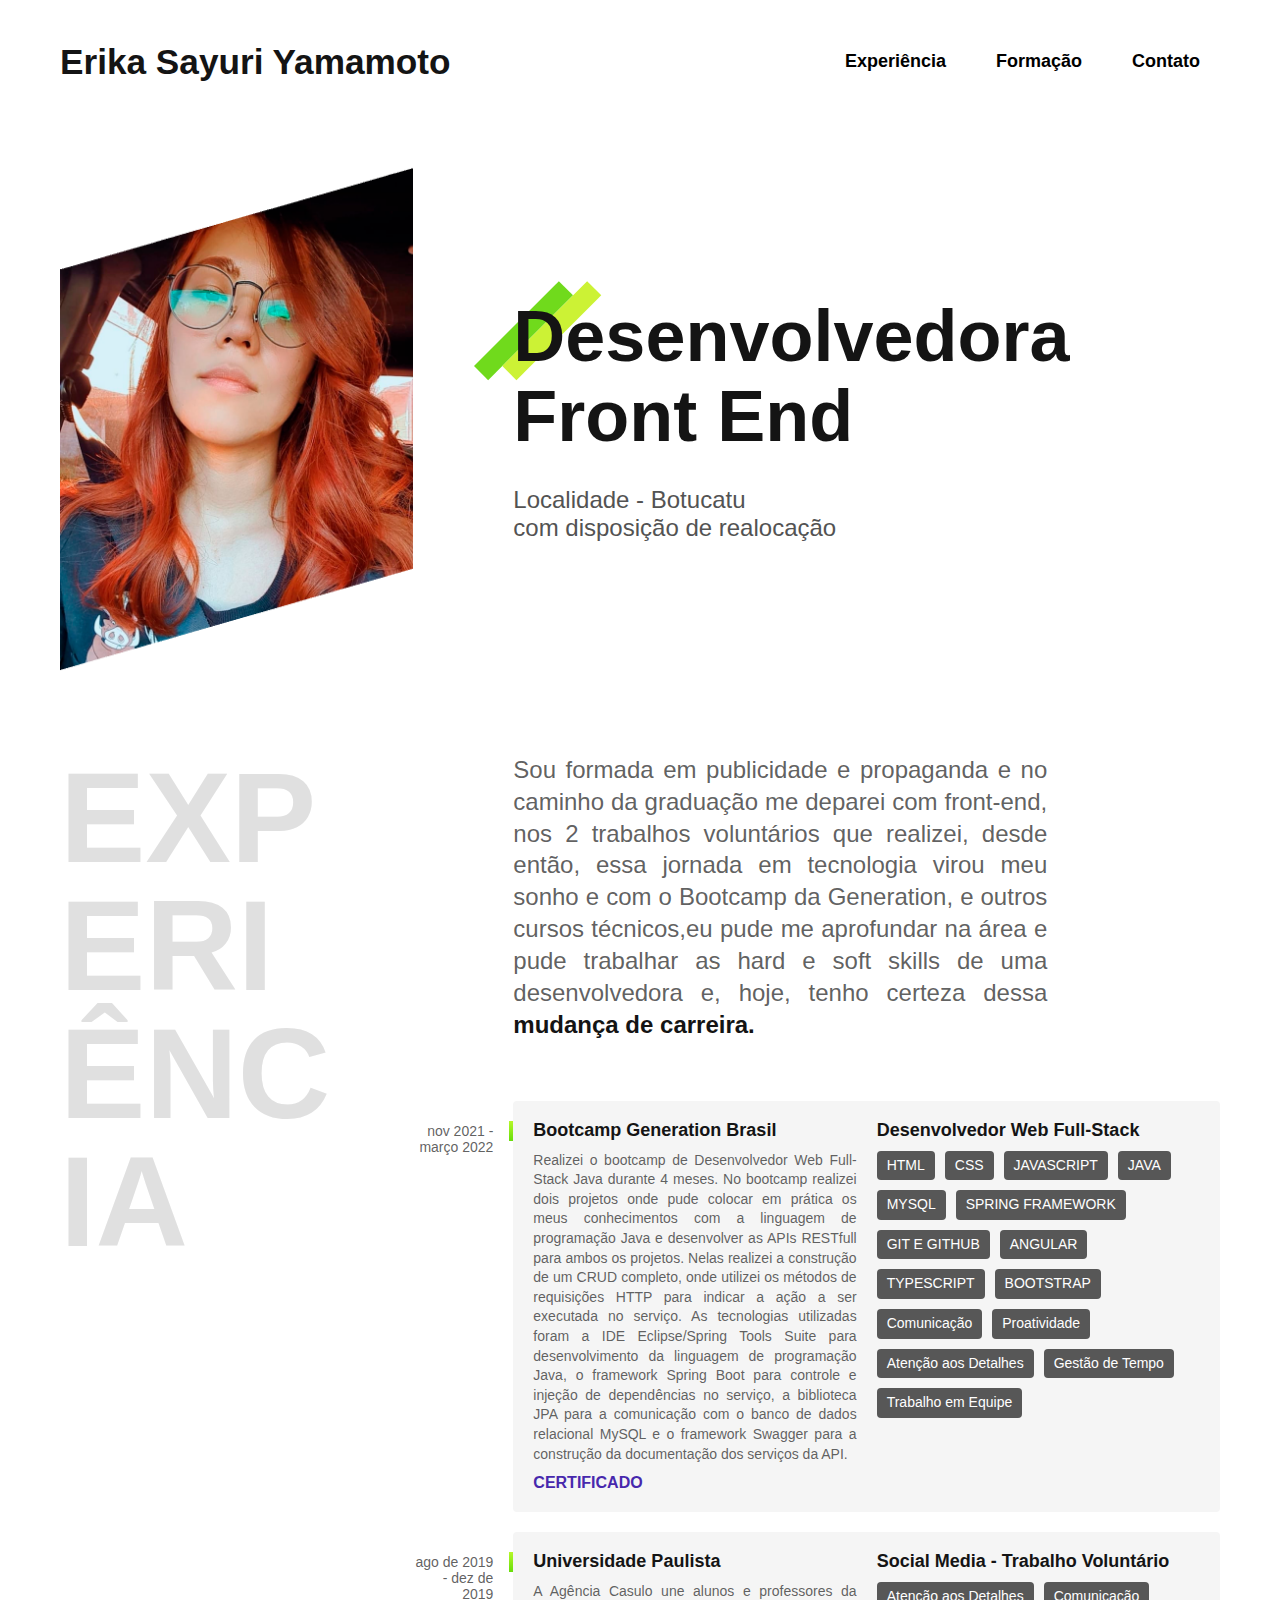
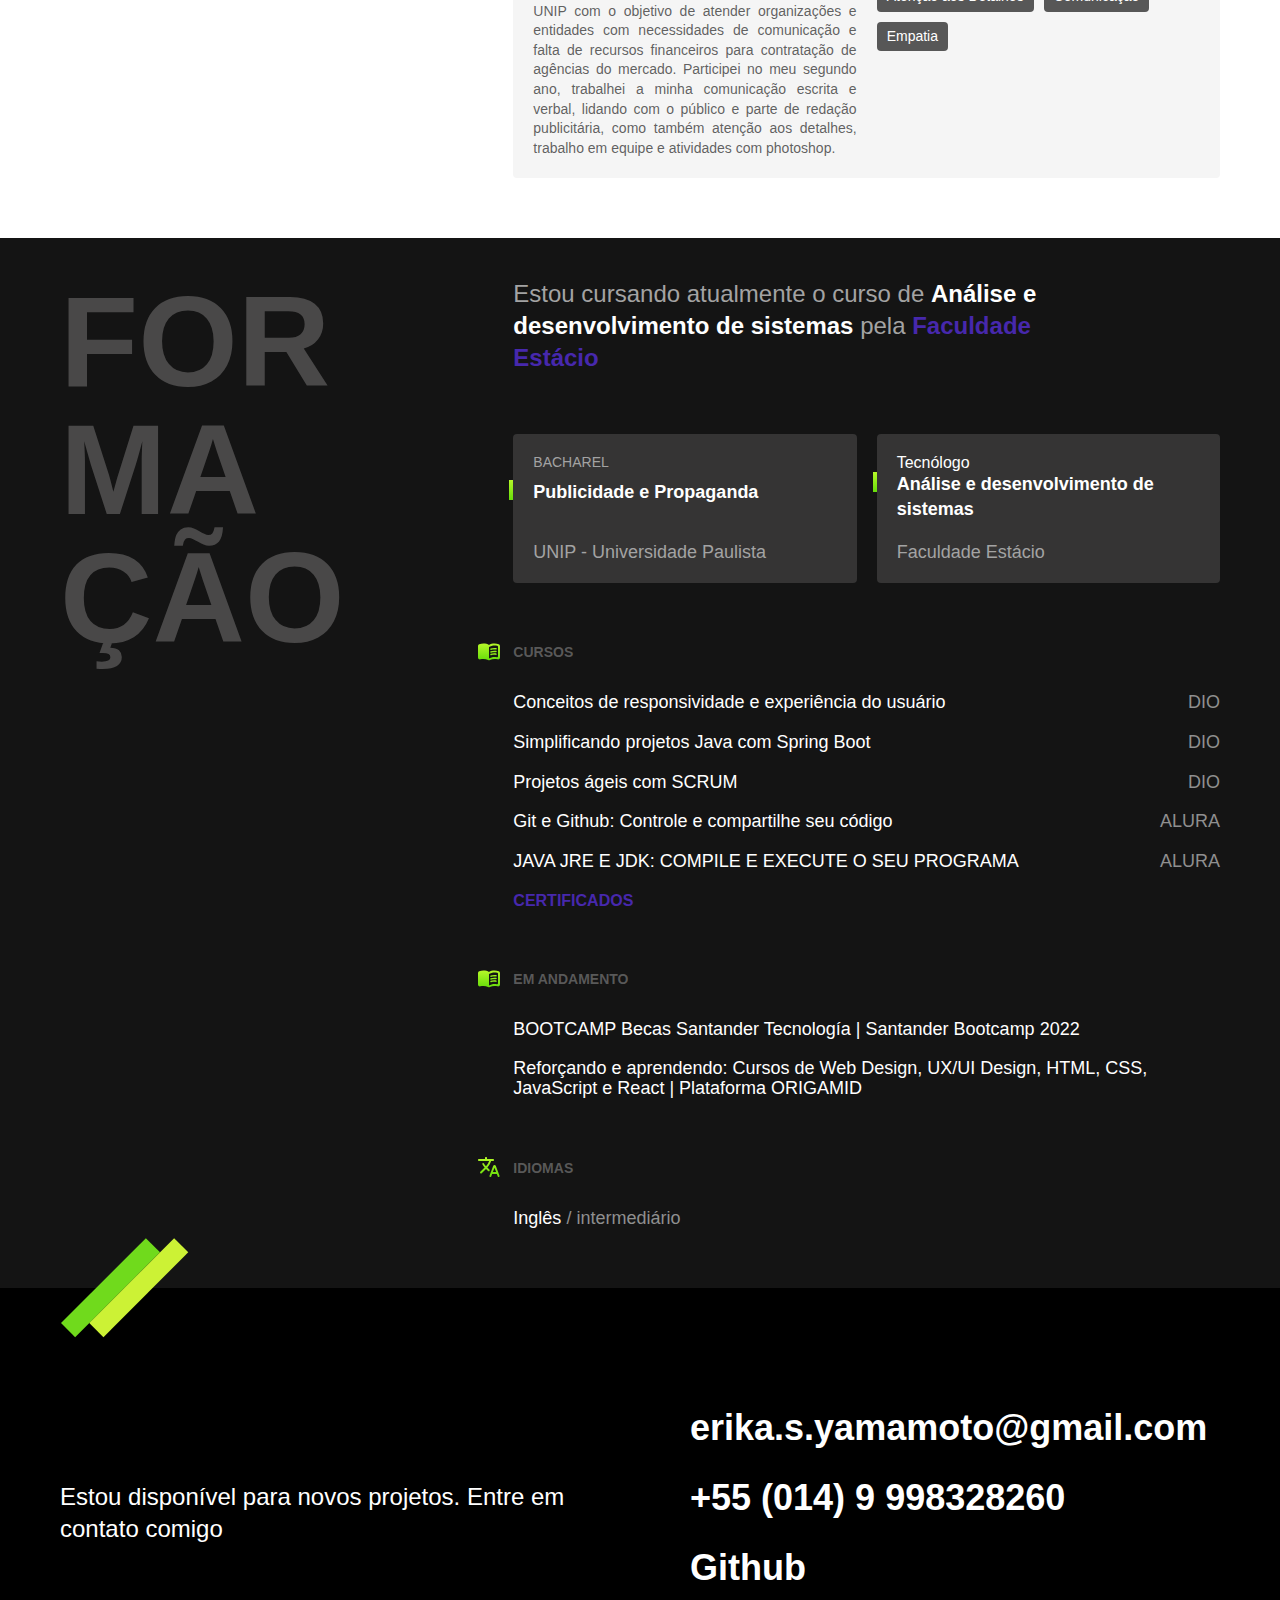
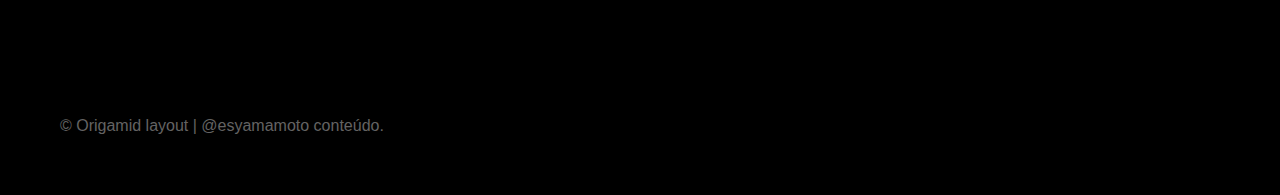
==== Projeto-portifolio/index.html @ 9ffd4788 "Projeto meu portifolio" ====
<!DOCTYPE html>
<html lang="pt-BR">

<head>
  <meta charset="UTF-8" />
  <meta http-equiv="X-UA-Compatible" content="IE=edge" />
  <meta name="viewport" content="width=device-width, initial-scale=1.0" />
  <meta name="language" content="pt-BR" />
  <meta name="description" content="Desenvolvedora front-end. Localidade -  Botucatu" />
  <meta name="robots" content="all" />
  <meta name="author" content="ERIKA SAYURI YAMAMOTO" />
  <meta name="keywords"
    content="Currículo, Desenvolvedora front-end, Front End, front-end,  desenvolvedor,  desenvolvimento de sites, criar sites, responsivo, designer" />
  <meta property="og:type" content="page" />
  <meta property="og:url" content="" />
  <meta property="og:title" content="" />
  <meta property="og:image" content="" />

  <link rel="shortcut icon" href="images/icon.png" type="image/x-icon" />
  <link rel="preconnect" href="https://fonts.googleapis.com" />
  <link rel="preconnect" href="https://fonts.gstatic.com" crossorigin />
  <link href="https://fonts.googleapis.com/css2?family=Fira+Sans:wght@400;700&display=swap" rel="stylesheet" />
  <link rel="stylesheet" href="styles/style.css" />
  <title>Erika S Yamamoto - Desenvolvedora Front End</title>
</head>








<body>
  <header class="header container">
    <a href="/curriculum" class="header-logo">Erika Sayuri Yamamoto</a>
    <nav>
      <ul class="header-menu">
        <li><a href="#experience">Experiência</a></li>
        <li><a href="#formation">Formação</a></li>
        <li><a href="#contact">Contato</a></li>
      </ul>
    </nav>
  </header>

  <main class="introduction container">
    <img src="images/perfil.png" alt="Foto perfil" width="360" height="520" />
    <div>
      <h1>
        Desenvolvedora <br/>
        Front End
      </h1>
      <p>Localidade -  Botucatu <br/>
      com disposição de realocação </p>
    </div>
  </main>










  <section class="container experience" aria-label="experiência" id="experience">
    <h2 class="subtitle">Experiência</h2>
    <div>
      <p class="experience-text" style=" text-align: justify">
        Sou formada em publicidade e propaganda e no caminho da graduação me deparei com front-end, 
        nos 2 trabalhos voluntários que realizei, desde então, essa jornada em tecnologia virou meu sonho
        e com o Bootcamp da Generation, e outros cursos técnicos,eu pude me aprofundar na área e pude trabalhar 
        as hard e soft skills de uma desenvolvedora e, hoje, tenho certeza dessa <strong>mudança de carreira. </strong>
      </p>

      <div class="company">
        <span class="company-year">nov 2021 - março 2022</span>
        <h3 class="company-title">Bootcamp Generation Brasil</h3>
        <span class="company-title">Desenvolvedor Web Full-Stack</span>
        <p class="company-text" style=" text-align: justify">
          Realizei o bootcamp de Desenvolvedor Web Full-Stack Java durante 4 meses. No bootcamp realizei dois projetos
          onde pude colocar em prática os meus conhecimentos com a linguagem de programação Java e desenvolver as APIs
          RESTfull para ambos os projetos. Nelas realizei a construção de um CRUD completo, onde utilizei os métodos de
          requisições HTTP para indicar a ação a ser executada no serviço.
          As tecnologias utilizadas foram a IDE Eclipse/Spring Tools Suite para desenvolvimento da linguagem de
          programação Java, o framework Spring Boot para controle e injeção de dependências no serviço, a biblioteca JPA
          para a comunicação com o banco de dados relacional MySQL e o framework Swagger para a construção da
          documentação dos serviços da API.
        </p>

      
        <ul class="company-skills">
          <li>HTML</li>
          <li>CSS</li>
          <li>JAVASCRIPT</li>
          <li>JAVA</li>
          <li>MYSQL</li>
          <li>SPRING FRAMEWORK</li>
          <li>GIT E GITHUB</li>          
          <li>ANGULAR</li>
          <li>TYPESCRIPT</li>
          <li>BOOTSTRAP</li>
          <li>Comunicação</li>
          <li>Proatividade</li>
          <li>Atenção aos Detalhes</li>
          <li>Gestão de Tempo</li>
          <li>Trabalho em Equipe</li>
        </ul>

        <p><a href="https://drive.google.com/file/d/1e-gw-dc92EGy3xOGt4WQ7qK_i-tY1nAn/view?usp=sharing" class="a" target="_blank">CERTIFICADO</a></p>
      </div>

      <div class="company">
        <span class="company-year">ago de 2019 - dez de 2019</span>
        <h3 class="company-title">Universidade Paulista</h3>
        <span class="company-title">Social Media - Trabalho Voluntário</span>
        <p class="company-text" style=" text-align: justify">
          A Agência Casulo une alunos e professores da UNIP com o objetivo de atender organizações e entidades com
          necessidades de comunicação e falta de recursos financeiros para contratação de agências do mercado. Participei 
          no meu segundo ano, trabalhei a minha comunicação escrita e verbal, lidando com o público e parte de redação publicitária, 
          como também atenção aos detalhes, trabalho em equipe e atividades com photoshop.
        </p>
        <ul class="company-skills">
          <li>Atenção aos Detalhes</li>
          <li>Comunicação</li>
          <li>Empatia</li>
        </ul>
      </div>
  </section>
     






  <section class="formation" id="formation" aria-label="Formação">
    <div class="formation-container">
      <h2 class="subtitle">Formação</h2>

      <div>
        <p class="formation-text">
          Estou cursando atualmente o curso de <strong>Análise e desenvolvimento de sistemas</strong> pela
          <a href="https://estacio.br/cursos/graduacao/analise-e-desenvolvimento-de-sistemas" class="a" target="_blank">Faculdade Estácio</a>
        </p>

        <ul class="college-list">
          <li class="college">
            <span class="college-type"> Bacharel</span>
            <h3 class="college-course">Publicidade e Propaganda</h3>
            <span class="college-institution">UNIP - Universidade Paulista</span>
          </li>

          <li class="college">Tecnólogo</span>
            <h3 class="college-course">Análise e desenvolvimento de sistemas</h3>
            <span class="college-institution">Faculdade Estácio</span>
          </li>

        </ul>
        
        <div class="formation-extra">
          <div class="courses">
            <h3>Cursos</h3>
            <ul>
              <li>Conceitos de responsividade e experiência do usuário<span>DIO</span></li>
              <li>Simplificando projetos Java com Spring Boot<span>DIO</span></li>
              <li>Projetos ágeis com SCRUM<span>DIO</span></li>
              <li>Git e Github: Controle e compartilhe seu código<span>ALURA</span></li>
              <li>JAVA JRE E JDK: COMPILE E EXECUTE O SEU PROGRAMA<span>ALURA</span></li>
            </ul>
            <p><a href="https://drive.google.com/drive/folders/1pIFCHVchbyMrVuaCTzIwnexh_N1UEEWP?usp=sharing" class="a" target="_blank">CERTIFICADOS</a></p>
          </div>

          <div class="courses">
            <h3>Em andamento</h3>
            <ul>
              <li>BOOTCAMP Becas Santander Tecnología | Santander Bootcamp 2022</li>
              <li>Reforçando e aprendendo: Cursos de Web Design, UX/UI Design, HTML, CSS, JavaScript e React | Plataforma ORIGAMID</li>
            </ul>
          </div>

          <div class="languages">
            <h3>Idiomas</h3>
            <ul>
              <li>Inglês <span>/ intermediário</span></li>
            </ul>
          </div>
        </div>
      </div>
    </div>
  </section>

  <footer class="footer" id="contact">
    <div class="footer-container container">
      <p class="footer-text">
        Estou disponível para novos projetos. Entre em contato comigo
      </p>

      <ul class="footer-contact">
        <li>
          <a href="mailto:erika.s.yamamoto@gmail.com">
            erika.s.yamamoto@gmail.com</a>
        </li>
        <li>
          <a href="tel:+5514998328260">+55 (014) 9 998328260</a>
        </li>
        <li>
          <a target="_blank" href="https://github.com/esyamamoto">Github</a>
        </li>
      </ul>

      <p class="footer-copy">
        &copy;
        <a href="https://www.origamid.com/curso/html-e-css-para-iniciantes/">Origamid</a>
        layout | @esyamamoto conteúdo.
      </p>
    </div>
  </footer>
</body>

</html>
---- Projeto-portifolio/styles/style.css ----
/* Reset styles default navigator */
@import "./reset.css";

/* Global styles all pages */
@import "./global.css";

/* Header style */
@import "./header.css";

/* Introduction style */
@import "./introduction.css";

/* Experience style */
@import "./experience.css";

/* Formation style */
@import "./formation.css";

/* Footer style */
@import "./footer.css";
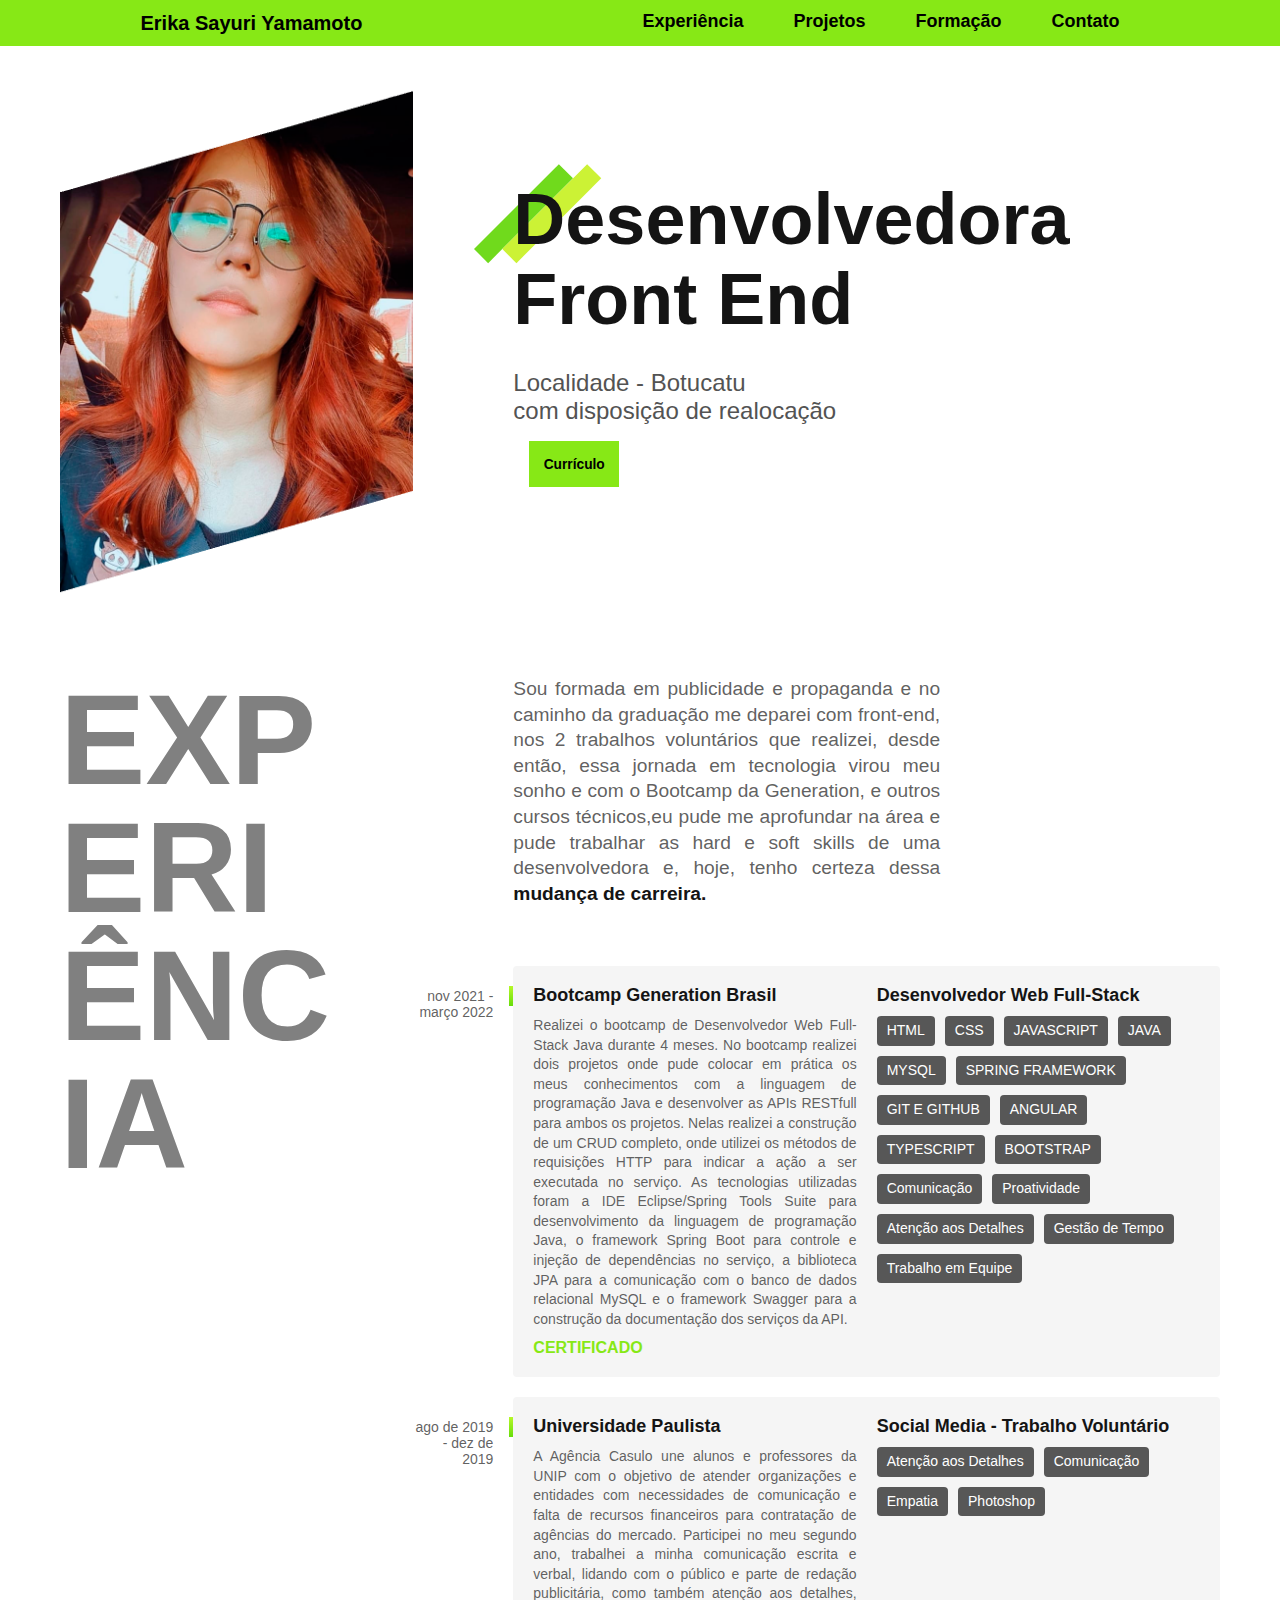
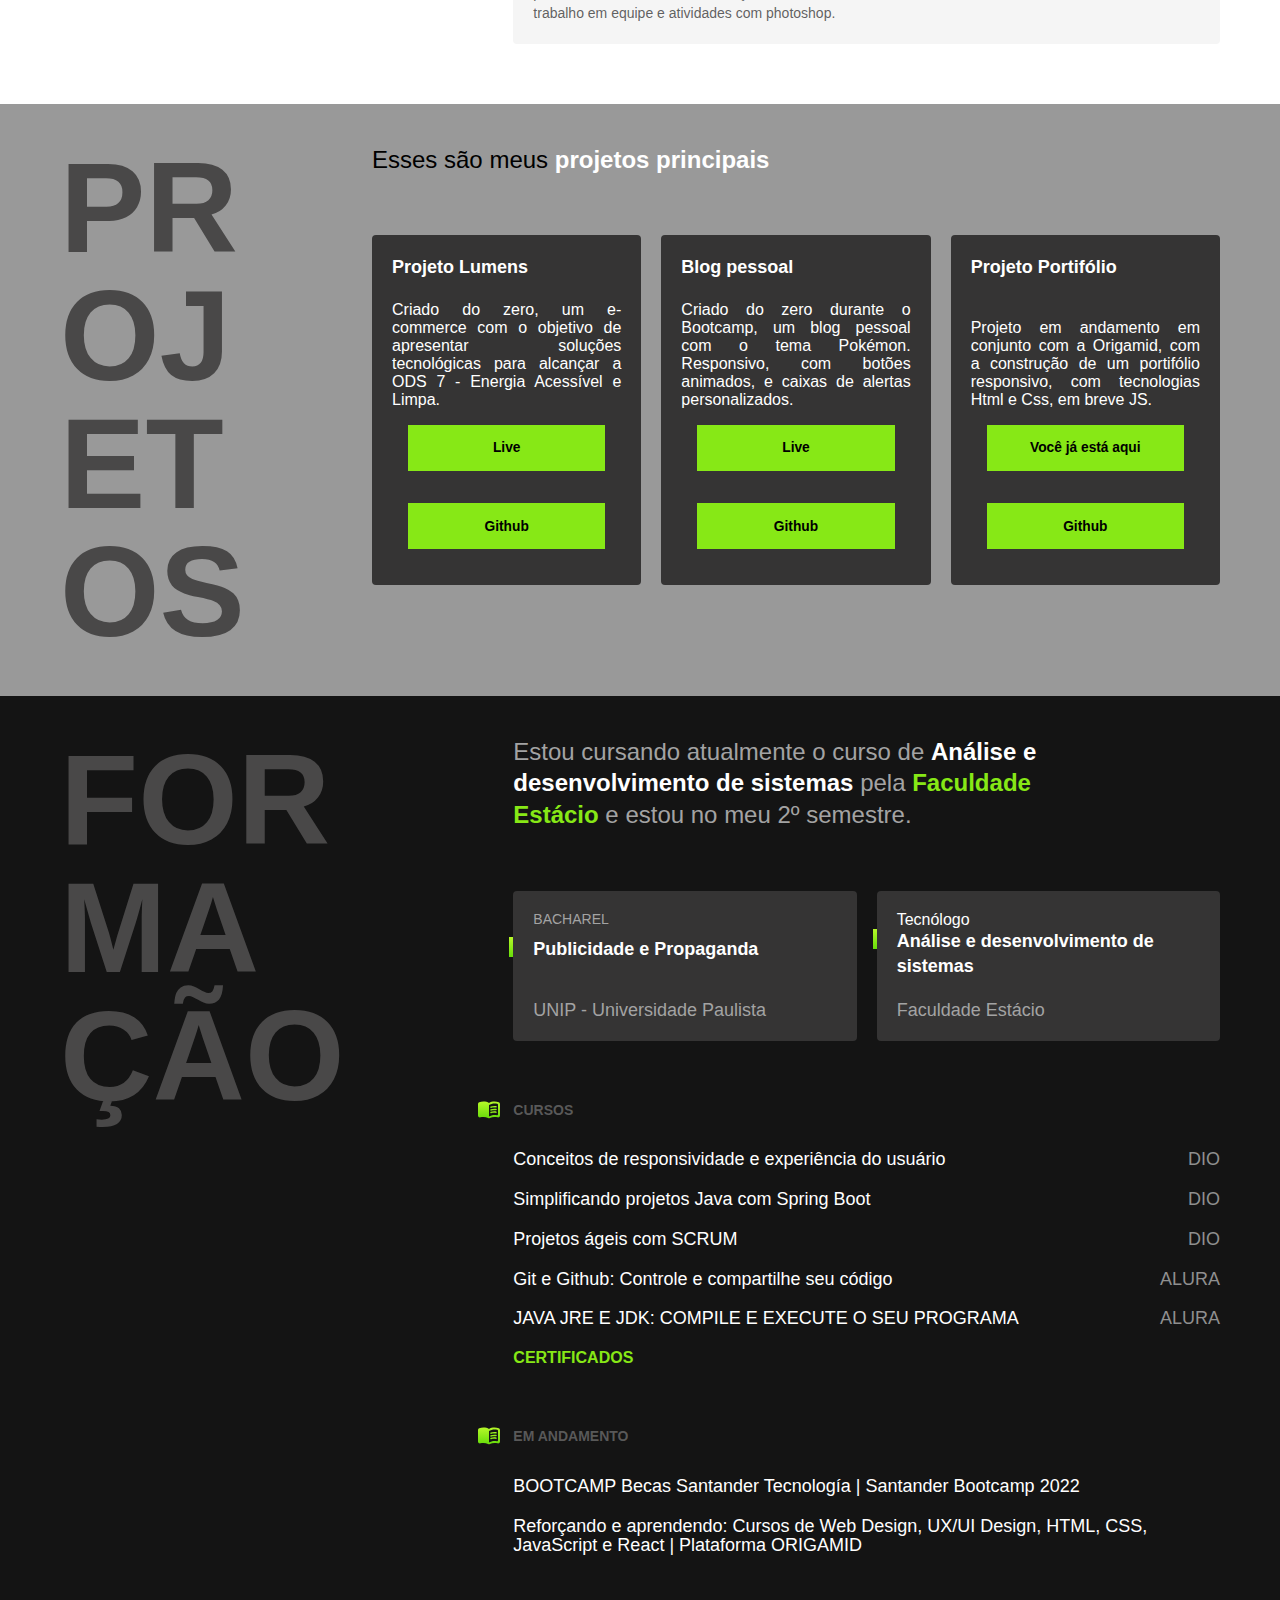
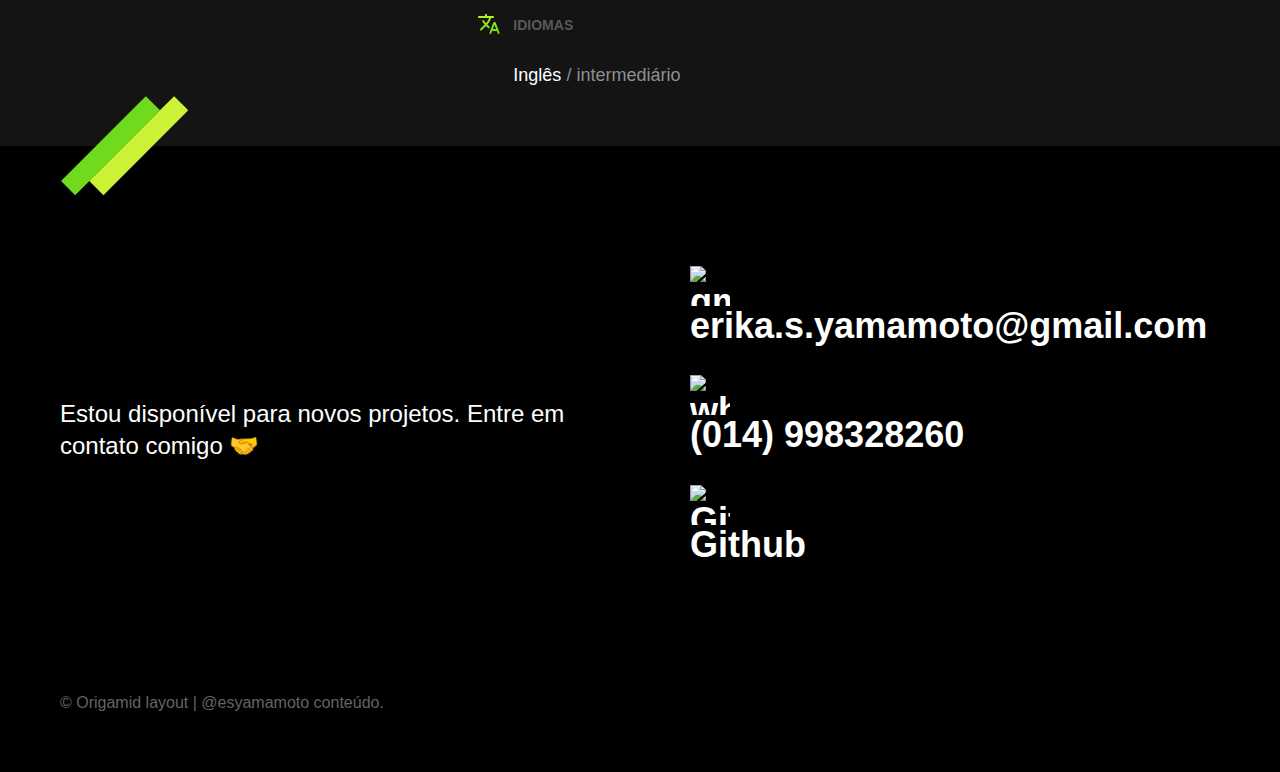
==== commit bcf95350: "Finalizando detalhes" ====
--- a/Projeto-portifolio/index.html
+++ b/Projeto-portifolio/index.html
@@ -17,9 +17,6 @@
   <meta property="og:image" content="" />
 
   <link rel="shortcut icon" href="images/icon.png" type="image/x-icon" />
-  <link rel="preconnect" href="https://fonts.googleapis.com" />
-  <link rel="preconnect" href="https://fonts.gstatic.com" crossorigin />
-  <link href="https://fonts.googleapis.com/css2?family=Fira+Sans:wght@400;700&display=swap" rel="stylesheet" />
   <link rel="stylesheet" href="styles/style.css" />
   <title>Erika S Yamamoto - Desenvolvedora Front End</title>
 </head>
@@ -32,13 +29,14 @@
 
 
 <body>
-  <header class="header container">
-    <a href="/curriculum" class="header-logo">Erika Sayuri Yamamoto</a>
+  <header class="header-container">
     <nav>
       <ul class="header-menu">
-        <li><a href="#experience">Experiência</a></li>
-        <li><a href="#formation">Formação</a></li>
-        <li><a href="#contact">Contato</a></li>
+        <p class="header-name">Erika Sayuri Yamamoto</p>
+        <li><a href="#experience" class="menu">Experiência</a></li>
+        <li><a href="#project" class="menu">Projetos</a></li>
+        <li><a href="#formation" class="menu">Formação</a></li>
+        <li><a href="#contact" class="menu">Contato</a></li>
       </ul>
     </nav>
   </header>
@@ -47,11 +45,12 @@
     <img src="images/perfil.png" alt="Foto perfil" width="360" height="520" />
     <div>
       <h1>
-        Desenvolvedora <br/>
+        Desenvolvedora <br />
         Front End
       </h1>
-      <p>Localidade -  Botucatu <br/>
-      com disposição de realocação </p>
+      <p>Localidade - Botucatu <br />
+        com disposição de realocação </p>
+        <button class="grow_box"><a target="_blank" href='https://drive.google.com/file/d/1QlEyRiT2muLL7smEaawZQVI9fKXEJa7i/view?usp=sharing'>Currículo</a></button>
     </div>
   </main>
 
@@ -68,9 +67,9 @@
     <h2 class="subtitle">Experiência</h2>
     <div>
       <p class="experience-text" style=" text-align: justify">
-        Sou formada em publicidade e propaganda e no caminho da graduação me deparei com front-end, 
+        Sou formada em publicidade e propaganda e no caminho da graduação me deparei com front-end,
         nos 2 trabalhos voluntários que realizei, desde então, essa jornada em tecnologia virou meu sonho
-        e com o Bootcamp da Generation, e outros cursos técnicos,eu pude me aprofundar na área e pude trabalhar 
+        e com o Bootcamp da Generation, e outros cursos técnicos,eu pude me aprofundar na área e pude trabalhar
         as hard e soft skills de uma desenvolvedora e, hoje, tenho certeza dessa <strong>mudança de carreira. </strong>
       </p>
 
@@ -89,7 +88,7 @@
           documentação dos serviços da API.
         </p>
 
-      
+
         <ul class="company-skills">
           <li>HTML</li>
           <li>CSS</li>
@@ -97,7 +96,7 @@
           <li>JAVA</li>
           <li>MYSQL</li>
           <li>SPRING FRAMEWORK</li>
-          <li>GIT E GITHUB</li>          
+          <li>GIT E GITHUB</li>
           <li>ANGULAR</li>
           <li>TYPESCRIPT</li>
           <li>BOOTSTRAP</li>
@@ -108,7 +107,8 @@
           <li>Trabalho em Equipe</li>
         </ul>
 
-        <p><a href="https://drive.google.com/file/d/1e-gw-dc92EGy3xOGt4WQ7qK_i-tY1nAn/view?usp=sharing" class="a" target="_blank">CERTIFICADO</a></p>
+        <p><a href="https://drive.google.com/file/d/1e-gw-dc92EGy3xOGt4WQ7qK_i-tY1nAn/view?usp=sharing" class="a"
+            target="_blank">CERTIFICADO</a></p>
       </div>
 
       <div class="company">
@@ -117,20 +117,76 @@
         <span class="company-title">Social Media - Trabalho Voluntário</span>
         <p class="company-text" style=" text-align: justify">
           A Agência Casulo une alunos e professores da UNIP com o objetivo de atender organizações e entidades com
-          necessidades de comunicação e falta de recursos financeiros para contratação de agências do mercado. Participei 
-          no meu segundo ano, trabalhei a minha comunicação escrita e verbal, lidando com o público e parte de redação publicitária, 
+          necessidades de comunicação e falta de recursos financeiros para contratação de agências do mercado.
+          Participei
+          no meu segundo ano, trabalhei a minha comunicação escrita e verbal, lidando com o público e parte de redação
+          publicitária,
           como também atenção aos detalhes, trabalho em equipe e atividades com photoshop.
         </p>
         <ul class="company-skills">
           <li>Atenção aos Detalhes</li>
           <li>Comunicação</li>
           <li>Empatia</li>
+          <li>Photoshop</li>
         </ul>
       </div>
   </section>
-     
-
-
+
+
+
+
+
+
+
+
+  <section class="project" id="project" aria-label="Projetos">
+    <div class="project-container">
+      <h2 class="subtitle">Projetos</h2>
+
+      <div>
+        <p class="project-text">
+          Esses são meus <strong>projetos principais</strong>
+        </p>
+
+        <ul class="projects-list">
+          <li class="projects">
+            <h3 class="projects-type">Projeto Lumens</h3>
+            <p class="about-text" style=" text-align: justify">
+              Criado do zero, um e-commerce com o objetivo de apresentar soluções tecnológicas para alcançar a ODS 7 - Energia Acessível e Limpa.
+            </p>
+
+            <button class="grow_box"><a target="_blank" href='https://lumens.netlify.app/#/inicio'>Live</a></button>
+            <button class="grow_box"><a target="_blank" href='https://github.com/esyamamoto/Lumens-Front-End'>Github</a></button>
+
+           
+          </li>
+
+
+          <li class="projects">
+            <h3 class="projects-type">Blog pessoal</h3>
+            <p class="about-text" style=" text-align: justify">
+              Criado do zero durante o Bootcamp, um blog pessoal com o tema Pokémon. Responsivo, com botões animados, e caixas de alertas personalizados. 
+        </p>
+
+        <button class="grow_box"><a target="_blank" href='https://sayuriblog.netlify.app/#/entrar'>Live</a></button>
+        <button class="grow_box"><a target="_blank" href='https://github.com/esyamamoto/BlogPessoal'>Github</a></button>
+      
+           </li>
+
+
+          <li class="projects">
+            <h3 class="projects-type">Projeto Portifólio</h3>
+            <p class="about-text" style=" text-align: justify">
+              Projeto em andamento em conjunto com a Origamid, com a construção de um portifólio responsivo, com tecnologias Html e Css, em breve JS.
+            </p>
+
+            <button class="grow_box">Você já está aqui</button>
+            <button class="grow_box"><a target="_blank" href='https://github.com/esyamamoto/Origamid/tree/main/Projeto-portifolio'>Github</a></button>
+          
+
+          </li>
+        </ul>
+  </section>
 
 
 
@@ -142,7 +198,8 @@
       <div>
         <p class="formation-text">
           Estou cursando atualmente o curso de <strong>Análise e desenvolvimento de sistemas</strong> pela
-          <a href="https://estacio.br/cursos/graduacao/analise-e-desenvolvimento-de-sistemas" class="a" target="_blank">Faculdade Estácio</a>
+          <a href="https://estacio.br/cursos/graduacao/analise-e-desenvolvimento-de-sistemas" class="a"
+            target="_blank">Faculdade Estácio</a> e estou no meu 2º semestre.
         </p>
 
         <ul class="college-list">
@@ -158,7 +215,7 @@
           </li>
 
         </ul>
-        
+
         <div class="formation-extra">
           <div class="courses">
             <h3>Cursos</h3>
@@ -169,14 +226,16 @@
               <li>Git e Github: Controle e compartilhe seu código<span>ALURA</span></li>
               <li>JAVA JRE E JDK: COMPILE E EXECUTE O SEU PROGRAMA<span>ALURA</span></li>
             </ul>
-            <p><a href="https://drive.google.com/drive/folders/1pIFCHVchbyMrVuaCTzIwnexh_N1UEEWP?usp=sharing" class="a" target="_blank">CERTIFICADOS</a></p>
+            <p><a href="https://drive.google.com/drive/folders/1pIFCHVchbyMrVuaCTzIwnexh_N1UEEWP?usp=sharing" class="a"
+                target="_blank">CERTIFICADOS</a></p>
           </div>
 
           <div class="courses">
             <h3>Em andamento</h3>
             <ul>
               <li>BOOTCAMP Becas Santander Tecnología | Santander Bootcamp 2022</li>
-              <li>Reforçando e aprendendo: Cursos de Web Design, UX/UI Design, HTML, CSS, JavaScript e React | Plataforma ORIGAMID</li>
+              <li>Reforçando e aprendendo: Cursos de Web Design, UX/UI Design, HTML, CSS, JavaScript e React |
+                Plataforma ORIGAMID</li>
             </ul>
           </div>
 
@@ -194,19 +253,23 @@
   <footer class="footer" id="contact">
     <div class="footer-container container">
       <p class="footer-text">
-        Estou disponível para novos projetos. Entre em contato comigo
+        Estou disponível para novos projetos. Entre em contato comigo 🤝
       </p>
 
       <ul class="footer-contact">
         <li>
-          <a href="mailto:erika.s.yamamoto@gmail.com">
+          <img class="icon" src=" https://cdn-icons-png.flaticon.com/512/732/732200.png" alt="gmail logo">
+         
+          <a class="f-contact" href="mailto:erika.s.yamamoto@gmail.com" target="_blank">
             erika.s.yamamoto@gmail.com</a>
         </li>
         <li>
-          <a href="tel:+5514998328260">+55 (014) 9 998328260</a>
+          <img class="icon" src="https://cdn-icons.flaticon.com/png/512/3536/premium/3536445.png?token=exp=1657222816~hmac=bc4f87da4423ab63390e55a086a0e7b3" alt="whatsapp logo">
+          <a class="f-contact" target="_blank" href="https://api.whatsapp.com/send?phone=5514998328260&text=Ol%C3%A1%2C%20estou%20entrando%20em%20contato%20pelo%20seu%20Projeto%20Portif%C3%B3lio.">(014) 998328260</a>
         </li>
         <li>
-          <a target="_blank" href="https://github.com/esyamamoto">Github</a>
+          <img class="icon" src="https://cdn-icons.flaticon.com/png/512/2504/premium/2504911.png?token=exp=1657222735~hmac=95dbeacf0e4c8c7609cbd7b3a8904976" alt="Github logo">
+         <a class="f-contact" target="_blank" href="https://github.com/esyamamoto">Github</a>
         </li>
       </ul>
 
--- a/Projeto-portifolio/styles/style.css
+++ b/Projeto-portifolio/styles/style.css
@@ -1,20 +1,23 @@
-/* Reset styles default navigator */
+
 @import "./reset.css";
 
-/* Global styles all pages */
+
 @import "./global.css";
 
-/* Header style */
+
+@import "./project.css";
+
+
 @import "./header.css";
 
-/* Introduction style */
+
 @import "./introduction.css";
 
-/* Experience style */
+
 @import "./experience.css";
 
-/* Formation style */
+
 @import "./formation.css";
 
-/* Footer style */
+
 @import "./footer.css";
